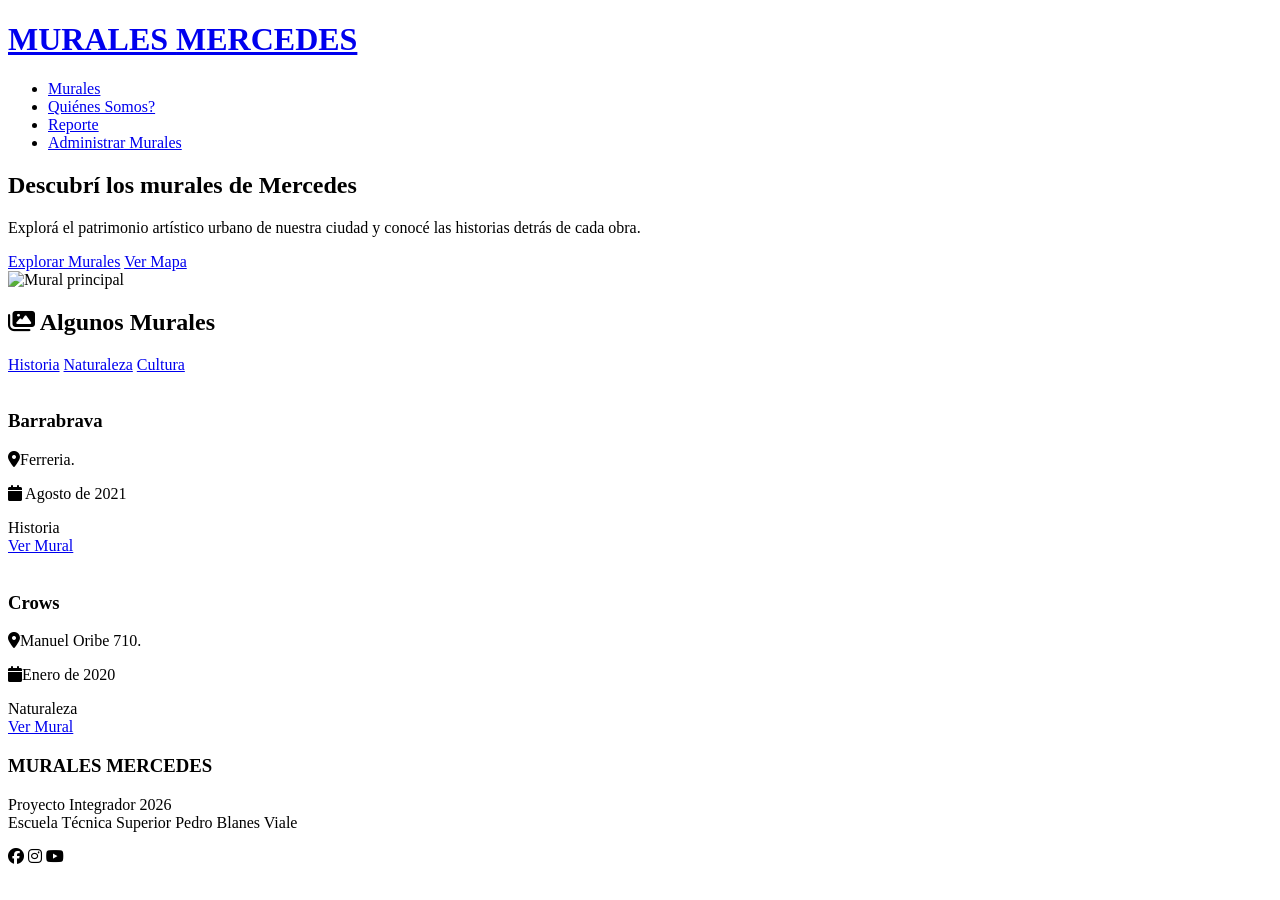
==== index.html @ 9892dfef "Add files via upload" ====
<!DOCTYPE html>
<html lang="es">
<head>
    <meta charset="UTF-8">
    <meta name="viewport" content="width=device-width, initial-scale=1.0">
    <title>Murales Mercedes</title>
    <link rel="stylesheet" href="css/style.css">
    <link rel="stylesheet" href="https://cdnjs.cloudflare.com/ajax/libs/font-awesome/6.5.1/css/all.min.css">
    <link rel="stylesheet" href="css/accesibilidad.css">
    <link rel="stylesheet" href="css/auth.css">
</head>
<body>

<header>
  <div class="logo">
        <h1><a href="index (1).html">MURALES <span>MERCEDES</span></a></h1>
    </div>
    <nav>
        <ul>
            <li><a href="muraleshistoria.html">Murales</a></li>
            <li><a href="quienesomos.html">Quiénes Somos?</a></li>
            <li><a href="reporte.html">Reporte</a></li>
            <li><a href="administrarmurales.html">Administrar Murales</a></li>
            
        </ul>
    </nav>
   
</header>

<section class="hero">
    <div class="hero-texto">
        <h2>Descubrí los murales de Mercedes</h2>
        <p>Explorá el patrimonio artístico urbano de nuestra ciudad y conocé las historias detrás de cada obra.</p>
        <div class="botones">
            <a href="muraleshistoria.html" class="btn naranja">Explorar Murales</a>
            <a href="Mapa.html" class="btn transparente">Ver Mapa</a>

        </div>
    </div>
    <div class="hero-imagen">
        <img src="imagenes/imagenprincipal.jpg" alt="Mural principal">
    </div>
</section>

<section class="murales">
    <h2><i class="fas fa-images"></i> Algunos Murales</h2>

    <div class="filtros-categorias">
        <a href="muraleshistoria.html" class="btn-categoria">Historia</a>
        <a href="muralesnaturaleza.html" class="btn-categoria">Naturaleza</a>
    
        <a href="muralescultura.html" class="btn-categoria">Cultura</a>
    </div>

    <div class="grid-murales">
        <article class="card">
            <img src="imagenes/penarol.jpeg" alt="">
            <div class="contenido">
                <h3> Barrabrava</h3>
                 <p><i class="fas fa-location-dot"></i>Ferreria.</p>
                <p><i class="fas fa-calendar"></i> Agosto de 2021</p>
                <span class="etiqueta">Historia</span>
                <div class="card-footer">
                    <a href="muraleshistoria.html">Ver Mural</a>
                    
                </div>
            </div>
        </article>

        <article class="card">
            <img src="imagenes/ave.jpeg" alt="">
            <div class="contenido">
                <h3>Crows</h3>
                <p><i class="fas fa-location-dot"></i>Manuel Oribe 710.</p>
                <p><i class="fas fa-calendar"></i>Enero de 2020</p>
                <span class="etiqueta">Naturaleza</span>
                <div class="card-footer">
                    <a href="muralesnaturaleza.html">Ver Mural</a>
                    
                </div>
            </div>
        </article>

    </div>
</section>

<footer>
    <h3>MURALES MERCEDES</h3>
    <p>Proyecto Integrador 2026<br>Escuela Técnica Superior Pedro Blanes Viale</p>
    <div class="redes">
        <i class="fab fa-facebook"></i>
        <i class="fab fa-instagram"></i>
        <i class="fab fa-youtube"></i>
    </div>
</footer>


    <script src="js/auth.js?v=2"></script>
    <script src="js/accesibilidad.js?v=2"></script>
</body>
</html>
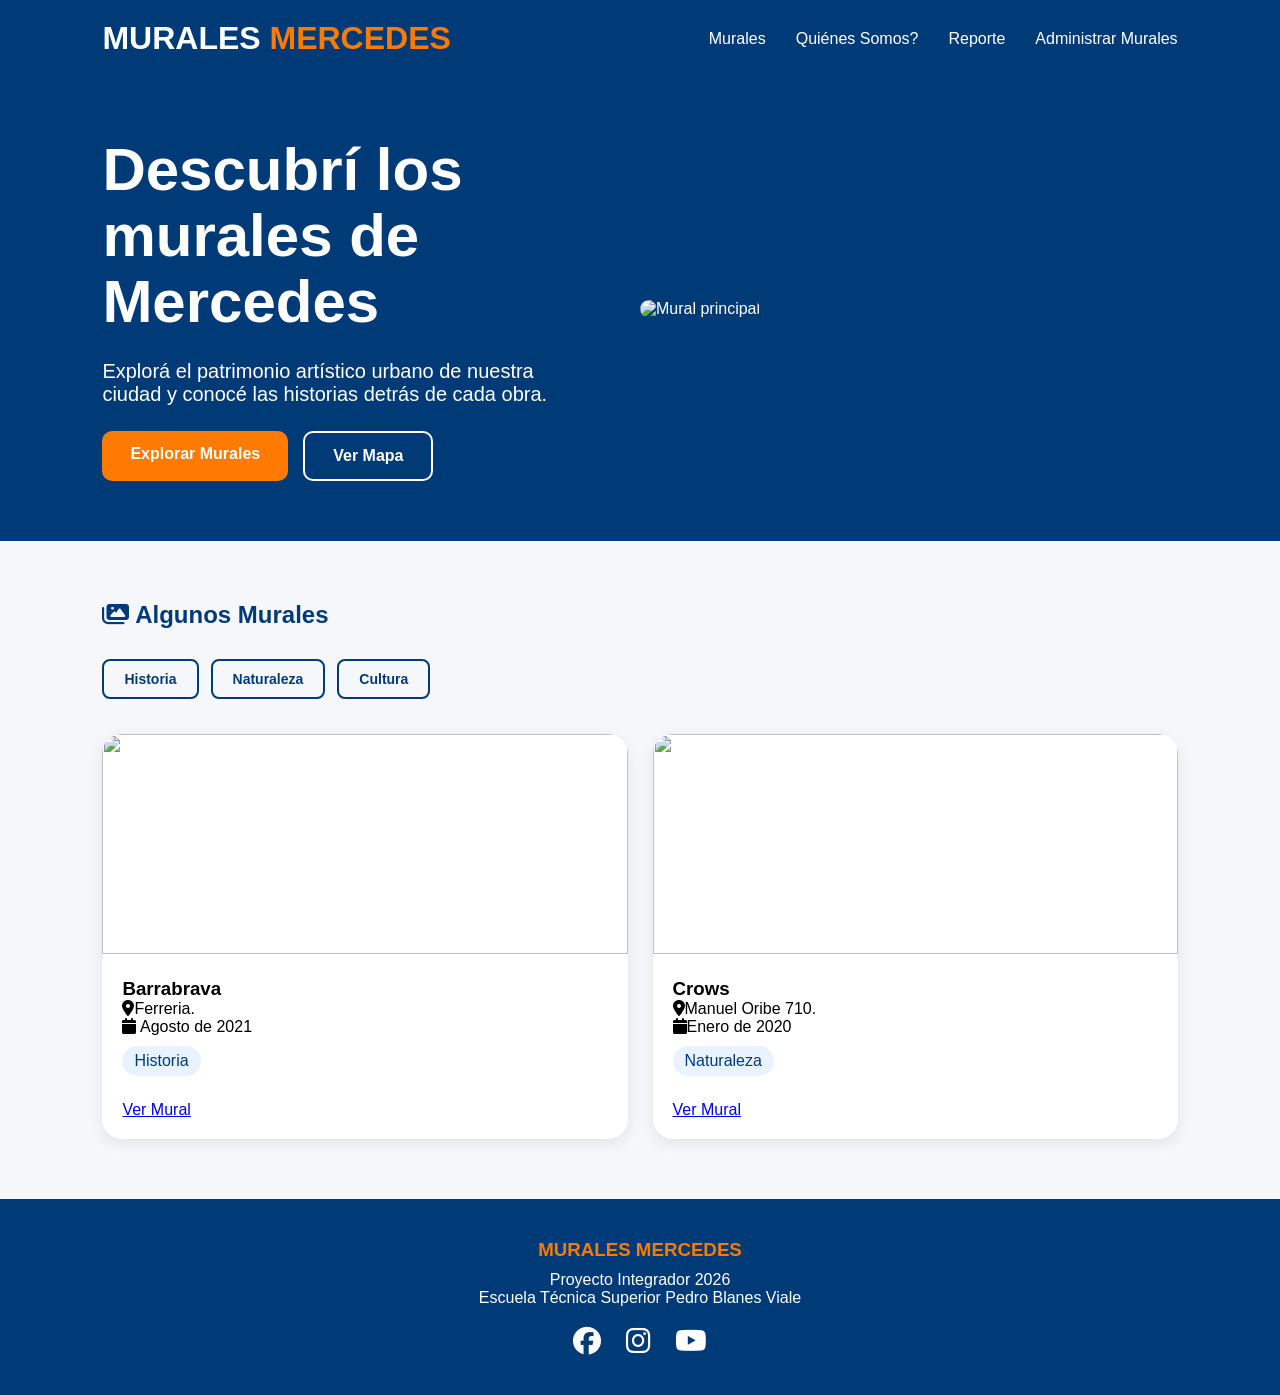
==== commit 38d0fb42: "Update index.html" ====
--- a/index.html
+++ b/index.html
@@ -13,7 +13,7 @@
 
 <header>
   <div class="logo">
-        <h1><a href="index (1).html">MURALES <span>MERCEDES</span></a></h1>
+        <h1><a href="index.html">MURALES <span>MERCEDES</span></a></h1>
     </div>
     <nav>
         <ul>
@@ -98,4 +98,4 @@
     <script src="js/auth.js?v=2"></script>
     <script src="js/accesibilidad.js?v=2"></script>
 </body>
-</html>+</html>
--- a/css/style.css
+++ b/css/style.css
@@ -0,0 +1,101 @@
+
+
+*{ margin:0; padding:0; box-sizing:border-box; font-family:'Poppins',sans-serif; }
+body{ background:#f5f7fa; }
+
+/* HEADER */
+header{ background:#003b78; color:white; padding:20px 8%; display:flex; justify-content:space-between; align-items:center; }
+.logo h1{ font-size:32px; }
+
+.logo span{ color:#ff7a00; }
+
+nav ul{ display:flex; list-style:none; gap:30px; }
+
+nav a{ color:white; text-decoration:none; font-weight:500; }
+
+.buscador{ display:flex; }
+
+.buscador input{ padding:10px; border:none; border-radius:8px 0 0 8px; }
+
+.buscador button{ background:#ff7a00; color:white; border:none; padding:10px 15px; border-radius:0 8px 8px 0; cursor:pointer; }
+
+/* HERO */
+.hero{ display:flex; align-items:center; justify-content:space-between; background:#003b78; color:white; padding:60px 8%; }
+.hero-texto{ width:45%; }
+
+.hero-texto h2{ font-size:60px; line-height:1.1; }
+
+.hero-texto p{ margin:25px 0; font-size:20px; }
+
+.hero-imagen{ width:50%; }
+
+.hero-imagen img{ width:100%; border-radius:25px; }
+
+.botones{ display:flex; gap:15px; }
+
+.btn{ text-decoration:none; padding:14px 28px; border-radius:10px; font-weight:600; }
+
+.naranja{ background:#ff7a00; color:white; }
+
+.transparente{ border:2px solid white; color:white; }
+
+/* MURALES */
+.murales{ padding:60px 8%; }
+
+.murales h2{ color:#003b78; margin-bottom:30px; }
+
+.filtros-categorias { display: flex; gap: 12px; margin-bottom: 35px; flex-wrap: wrap; }
+
+.btn-categoria { text-decoration: none; padding: 10px 20px; border: 2px solid #003b78; color: #003b78; border-radius: 8px; font-weight: 600; font-size: 14px; transition: all 0.3s ease; }
+.btn-categoria:hover { background: #003b78; color: white; }
+
+.grid-murales{ display:grid; grid-template-columns:repeat(auto-fit,minmax(250px,1fr)); gap:25px; }
+
+.card{ background:white; border-radius:20px; overflow:hidden; box-shadow:0 5px 15px rgba(0,0,0,.08); }
+.card img{ width:100%; height:220px; object-fit:cover; }
+.contenido{ padding:20px; }
+.etiqueta{ background:#e8f3ff; color:#003b78; padding:6px 12px; border-radius:20px; display:inline-block; margin:10px 0; }
+.card-footer{ display:flex; justify-content:space-between; margin-top:15px; }
+
+
+
+/* FOOTER */
+footer{ background:#003b78; color:white; text-align:center; padding:40px; }
+footer h3{ color:#ff7a00; margin-bottom:10px; }
+.redes{ margin-top:20px; }
+.redes i{ font-size:28px; margin:0 10px; cursor:pointer; }
+
+.btn-posicion{ position: fixed; bottom: 20px; right: 20px; background: #ff7a00; color: white; text-decoration: none; padding: 14px 18px; border-radius: 50px; font-weight: 600; box-shadow: 0 4px 12px rgba(0,0,0,.3); z-index: 999; display: flex; align-items: center; gap: 8px; }
+
+/* MODAL REGISTRO */
+.btn-registro-header { background: #ff6600; color: white; padding: 8px 16px; border-radius: 4px; cursor: pointer; font-weight: bold; display: inline-flex; align-items: center; gap: 6px; margin-left: 10px; }
+.modal-simple { display: none; position: fixed; top: 0; left: 0; width: 100%; height: 100%; background: rgba(0, 0, 0, 0.6); z-index: 2000; justify-content: center; align-items: center; }
+.modal-caja { background: white; padding: 30px; border-radius: 8px; width: 100%; max-width: 320px; position: relative; }
+.cerrar-x { position: absolute; top: 10px; right: 15px; font-size: 26px; cursor: pointer; color: #888; }
+#form-registro-simple { display: flex; flex-direction: column; gap: 8px; margin-top: 15px; }
+#form-registro-simple input { padding: 10px; border: 1px solid #ccc; border-radius: 4px; }
+.btn-registrar { background: #2d3748; color: white; border: none; padding: 12px; border-radius: 4px; cursor: pointer; font-weight: bold; margin-top: 10px; }
+#cambiar-registro:checked ~ .modal-simple { display: flex; }
+
+.btn-admin-header { background: #003b78; color: white; padding: 8px 16px; border: 2px solid #ff7a00; border-radius: 4px; cursor: pointer; font-weight: bold; display: inline-flex; align-items: center; gap: 6px; margin-left: 10px; }
+.btn-admin-header:hover { background: #ff7a00; }
+.modal-admin { display: none; position: fixed; top: 0; left: 0; width: 100%; height: 100%; background: rgba(0, 0, 0, 0.6); z-index: 2001; justify-content: center; align-items: center; }
+#cambiar-registro-admin:checked ~ .modal-admin { display: flex; }
+.modal-caja-admin { background: white; padding: 30px; border-radius: 8px; width: 100%; max-width: 360px; position: relative; }
+.cerrar-x-admin { position: absolute; top: 10px; right: 15px; font-size: 26px; cursor: pointer; color: #888; }
+.cerrar-x-admin:hover { color: #003b78; }
+#form-registro-admin { display: flex; flex-direction: column; gap: 8px; margin-top: 15px; }
+#form-registro-admin input { padding: 10px; border: 1px solid #ccc; border-radius: 4px; }
+#form-registro-admin input:focus { border-color: #003b78; outline: none; }
+.btn-registrar-admin { background: #003b78; color: white; border: none; padding: 12px; border-radius: 4px; cursor: pointer; font-weight: bold; margin-top: 10px; }
+.btn-registrar-admin:hover { background: #ff7a00; }
+
+/* RESPONSIVE */
+@media (max-width: 992px){ header{ flex-direction: column; gap: 20px; } .hero{ flex-direction: column; text-align: center; } .hero-texto, .hero-imagen{ width: 100%; } .hero-texto h2{ font-size: 42px; } }
+@media (max-width: 768px){ header{ padding:20px 5%; } nav ul{ flex-direction:column; align-items:center; gap:12px; } .buscador{ width:100%; } .buscador input{ width:100%; } .hero{ flex-direction:column; padding:40px 5%; text-align:center; } .hero-imagen{ margin-top:25px; } .hero-texto h2{ font-size:32px; } .hero-texto p{ font-size:16px; } .botones{ flex-direction:column; align-items:center; } .btn{ width:100%; text-align:center; } .filtros-categorias { justify-content: center; } .btn-categoria { width: calc(50% - 6px); text-align: center; } .grid-murales{ grid-template-columns:1fr; }.card img{ height:250px; } }
+@media (max-width:480px){ .logo h1{ font-size:24px; text-align:center; } .hero-texto h2{ font-size:28px; } .hero-texto p{ font-size:15px; } .btn-admin-header, .btn-registro-header{ margin-left:0; } }
+
+.logo h1 a {
+    color: inherit;
+    text-decoration: none;
+} 
--- a/css/accesibilidad.css
+++ b/css/accesibilidad.css
@@ -0,0 +1,457 @@
+
+.accesibilidad {
+    position: fixed;
+    bottom: 20px;
+    left: 20px;
+    z-index: 3000;
+}
+
+#boton-accesibilidad {
+    border: 0;
+    background: #ff7a00;
+    color: #ffffff;
+    padding: 13px 18px;
+    border-radius: 50px;
+    font-family: inherit;
+    font-size: 15px;
+    font-weight: 600;
+    cursor: pointer;
+    box-shadow: 0 4px 12px rgba(0,0,0,.30);
+}
+
+#boton-accesibilidad:hover,
+#boton-accesibilidad:focus-visible {
+    outline: 3px solid #ffffff;
+    outline-offset: 2px;
+}
+
+#menu-accesibilidad {
+    display: none;
+    position: absolute;
+    left: 0;
+    bottom: 58px;
+    width: 245px;
+    padding: 10px;
+    background: #ffffff;
+    border: 2px solid #003b78;
+    border-radius: 12px;
+    box-shadow: 0 6px 20px rgba(0,0,0,.28);
+}
+
+#menu-accesibilidad.mostrar {
+    display: block;
+}
+
+.opcion-daltonismo {
+    display: block;
+    width: 100%;
+    padding: 11px 12px;
+    margin: 4px 0;
+    border: 0;
+    border-radius: 8px;
+    background: #f1f3f5;
+    color: #111111;
+    font-family: inherit;
+    font-size: 14px;
+    font-weight: 600;
+    text-align: left;
+    cursor: pointer;
+}
+
+.opcion-daltonismo:hover,
+.opcion-daltonismo:focus-visible {
+    background: #dfe5ea;
+    outline: 2px solid #003b78;
+    outline-offset: 1px;
+}
+
+
+.opcion-daltonismo[aria-pressed="true"] {
+    background: #003b78;
+    color: #ffffff;
+}
+
+body.modo-protanopia {
+    --ac-fondo: #f4f7f8;
+    --ac-principal: #005f73;
+    --ac-secundario: #0a9396;
+    --ac-acento: #e9c46a;
+    --ac-acento-texto: #1d1d1d;
+    --ac-oscuro: #17324d;
+    --ac-claro: #e7f1f4;
+}
+
+body.modo-protanopia header,
+body.modo-protanopia footer,
+body.modo-protanopia .hero,
+body.modo-protanopia .hero-murales {
+    background: var(--ac-principal) !important;
+}
+
+body.modo-protanopia {
+    background: var(--ac-fondo) !important;
+}
+
+body.modo-protanopia .naranja,
+body.modo-protanopia .btn-registro-header,
+body.modo-protanopia .btn-posicion,
+body.modo-protanopia .btn-detalle,
+body.modo-protanopia .btn-categoria.activo {
+    background: var(--ac-acento) !important;
+    border-color: var(--ac-acento) !important;
+    color: var(--ac-acento-texto) !important;
+}
+
+body.modo-protanopia .logo span { color: var(--ac-acento) !important; background: transparent !important; }
+
+body.modo-protanopia .murales h2,
+body.modo-protanopia .autores h2,
+body.modo-protanopia .btn-categoria,
+body.modo-protanopia .info-extra h4 {
+    color: var(--ac-principal) !important;
+}
+
+body.modo-protanopia .btn-categoria {
+    border-color: var(--ac-principal) !important;
+}
+
+body.modo-protanopia .etiqueta {
+    background: var(--ac-claro) !important;
+    color: var(--ac-oscuro) !important;
+}
+
+body.modo-protanopia .autores {
+    background: #e8f0f3 !important;
+}
+
+
+body.modo-deuteranopia {
+    --ac-fondo: #f5f7f8;
+    --ac-principal: #264653;
+    --ac-secundario: #287271;
+    --ac-acento: #f4c95d;
+    --ac-acento-texto: #1d1d1d;
+    --ac-oscuro: #18323c;
+    --ac-claro: #e5f0f1;
+}
+
+body.modo-deuteranopia header,
+body.modo-deuteranopia footer,
+body.modo-deuteranopia .hero,
+body.modo-deuteranopia .hero-murales {
+    background: var(--ac-principal) !important;
+}
+
+body.modo-deuteranopia {
+    background: var(--ac-fondo) !important;
+}
+
+body.modo-deuteranopia .naranja,
+body.modo-deuteranopia .btn-registro-header,
+body.modo-deuteranopia .btn-posicion,
+body.modo-deuteranopia .btn-detalle,
+body.modo-deuteranopia .btn-categoria.activo {
+    background: var(--ac-acento) !important;
+    border-color: var(--ac-acento) !important;
+    color: var(--ac-acento-texto) !important;
+}
+
+body.modo-deuteranopia .logo span { color: var(--ac-acento) !important; background: transparent !important; }
+
+body.modo-deuteranopia .murales h2,
+body.modo-deuteranopia .autores h2,
+body.modo-deuteranopia .btn-categoria,
+body.modo-deuteranopia .info-extra h4 {
+    color: var(--ac-principal) !important;
+}
+
+body.modo-deuteranopia .btn-categoria {
+    border-color: var(--ac-principal) !important;
+}
+
+body.modo-deuteranopia .etiqueta {
+    background: var(--ac-claro) !important;
+    color: var(--ac-oscuro) !important;
+}
+
+body.modo-deuteranopia .autores {
+    background: #e7eff0 !important;
+}
+
+
+body.modo-tritanopia {
+    --ac-fondo: #f8f5f1;
+    --ac-principal: #5b2c83;
+    --ac-secundario: #7a3e9d;
+    --ac-acento: #e76f51;
+    --ac-acento-texto: #ffffff;
+    --ac-oscuro: #321c47;
+    --ac-claro: #f0e5f6;
+}
+
+body.modo-tritanopia header,
+body.modo-tritanopia footer,
+body.modo-tritanopia .hero,
+body.modo-tritanopia .hero-murales {
+    background: var(--ac-principal) !important;
+}
+
+body.modo-tritanopia {
+    background: var(--ac-fondo) !important;
+}
+
+body.modo-tritanopia .naranja,
+body.modo-tritanopia .btn-registro-header,
+body.modo-tritanopia .btn-posicion,
+body.modo-tritanopia .btn-detalle,
+body.modo-tritanopia .btn-categoria.activo {
+    background: var(--ac-acento) !important;
+    border-color: var(--ac-acento) !important;
+    color: var(--ac-acento-texto) !important;
+}
+
+body.modo-tritanopia .logo span { color: var(--ac-acento) !important; background: transparent !important; }
+
+body.modo-tritanopia .murales h2,
+body.modo-tritanopia .autores h2,
+body.modo-tritanopia .btn-categoria,
+body.modo-tritanopia .info-extra h4 {
+    color: var(--ac-principal) !important;
+}
+
+body.modo-tritanopia .btn-categoria {
+    border-color: var(--ac-principal) !important;
+}
+
+body.modo-tritanopia .etiqueta {
+    background: var(--ac-claro) !important;
+    color: var(--ac-oscuro) !important;
+}
+
+body.modo-tritanopia .autores {
+    background: #eee6f2 !important;
+}
+
+
+body.modo-acromatopsia {
+    background: #eeeeee !important;
+    color: #111111 !important;
+}
+
+body.modo-acromatopsia header,
+body.modo-acromatopsia footer,
+body.modo-acromatopsia .hero,
+body.modo-acromatopsia .hero-murales {
+    background: #111111 !important;
+    color: #ffffff !important;
+}
+
+body.modo-acromatopsia .naranja,
+body.modo-acromatopsia .btn-registro-header,
+body.modo-acromatopsia .btn-posicion,
+body.modo-acromatopsia .btn-detalle,
+body.modo-acromatopsia .btn-categoria.activo {
+    background: #000000 !important;
+    border-color: #000000 !important;
+    color: #ffffff !important;
+}
+
+body.modo-acromatopsia .logo span { color: #ffffff !important; background: transparent !important; }
+
+body.modo-acromatopsia .murales h2,
+body.modo-acromatopsia .autores h2,
+body.modo-acromatopsia .btn-categoria,
+body.modo-acromatopsia .info-extra h4 {
+    color: #111111 !important;
+}
+
+body.modo-acromatopsia .btn-categoria {
+    border-color: #111111 !important;
+}
+
+body.modo-acromatopsia .etiqueta {
+    background: #dddddd !important;
+    color: #111111 !important;
+}
+
+body.modo-acromatopsia .autores {
+    background: #dddddd !important;
+}
+
+body.modo-acromatopsia .card,
+body.modo-acromatopsia .autor {
+    background: #ffffff !important;
+    color: #111111 !important;
+}
+
+
+
+body.modo-protanopia .hero-quienesomos,
+body.modo-protanopia .btn-admin-header,
+body.modo-protanopia .btn-principal,
+body.modo-protanopia .opcion-acceso.activa,
+body.modo-protanopia .menu-usuario button {
+    background: var(--ac-principal) !important;
+    color: #ffffff !important;
+}
+body.modo-protanopia .btn-acceso-header,
+body.modo-protanopia .btn-secundario,
+body.modo-protanopia .usuario-flotante > button,
+body.modo-protanopia .buscador button {
+    background: var(--ac-acento) !important;
+    color: var(--ac-acento-texto) !important;
+}
+body.modo-protanopia .bloque i,
+body.modo-protanopia .pm-card-dato i,
+body.modo-protanopia .pm-comentarios summary i,
+body.modo-protanopia .pm-com-datos i {
+    color: var(--ac-acento) !important;
+}
+body.modo-protanopia .bloque h2,
+body.modo-protanopia .equipo h2,
+body.modo-protanopia .proyecto h2,
+body.modo-protanopia .pm-encabezado h2,
+body.modo-protanopia .pm-formulario h3,
+body.modo-protanopia .pm-consultas h3,
+body.modo-protanopia .pm-comentarios h3,
+body.modo-protanopia .pm-card-header h4,
+body.modo-protanopia .modal-acceso-caja h2 {
+    color: var(--ac-oscuro) !important;
+}
+body.modo-protanopia .equipo {
+    background: var(--ac-claro) !important;
+}
+
+
+body.modo-deuteranopia .hero-quienesomos,
+body.modo-deuteranopia .btn-admin-header,
+body.modo-deuteranopia .btn-principal,
+body.modo-deuteranopia .opcion-acceso.activa,
+body.modo-deuteranopia .menu-usuario button {
+    background: var(--ac-principal) !important;
+    color: #ffffff !important;
+}
+body.modo-deuteranopia .btn-acceso-header,
+body.modo-deuteranopia .btn-secundario,
+body.modo-deuteranopia .usuario-flotante > button,
+body.modo-deuteranopia .buscador button {
+    background: var(--ac-acento) !important;
+    color: var(--ac-acento-texto) !important;
+}
+body.modo-deuteranopia .bloque i,
+body.modo-deuteranopia .pm-card-dato i,
+body.modo-deuteranopia .pm-comentarios summary i,
+body.modo-deuteranopia .pm-com-datos i {
+    color: var(--ac-acento) !important;
+}
+body.modo-deuteranopia .bloque h2,
+body.modo-deuteranopia .equipo h2,
+body.modo-deuteranopia .proyecto h2,
+body.modo-deuteranopia .pm-encabezado h2,
+body.modo-deuteranopia .pm-formulario h3,
+body.modo-deuteranopia .pm-consultas h3,
+body.modo-deuteranopia .pm-comentarios h3,
+body.modo-deuteranopia .pm-card-header h4,
+body.modo-deuteranopia .modal-acceso-caja h2 {
+    color: var(--ac-oscuro) !important;
+}
+body.modo-deuteranopia .equipo {
+    background: var(--ac-claro) !important;
+}
+
+
+body.modo-tritanopia .hero-quienesomos,
+body.modo-tritanopia .btn-admin-header,
+body.modo-tritanopia .btn-principal,
+body.modo-tritanopia .opcion-acceso.activa,
+body.modo-tritanopia .menu-usuario button {
+    background: var(--ac-principal) !important;
+    color: #ffffff !important;
+}
+body.modo-tritanopia .btn-acceso-header,
+body.modo-tritanopia .btn-secundario,
+body.modo-tritanopia .usuario-flotante > button,
+body.modo-tritanopia .buscador button {
+    background: var(--ac-acento) !important;
+    color: var(--ac-acento-texto) !important;
+}
+body.modo-tritanopia .bloque i,
+body.modo-tritanopia .pm-card-dato i,
+body.modo-tritanopia .pm-comentarios summary i,
+body.modo-tritanopia .pm-com-datos i {
+    color: var(--ac-acento) !important;
+}
+body.modo-tritanopia .bloque h2,
+body.modo-tritanopia .equipo h2,
+body.modo-tritanopia .proyecto h2,
+body.modo-tritanopia .pm-encabezado h2,
+body.modo-tritanopia .pm-formulario h3,
+body.modo-tritanopia .pm-consultas h3,
+body.modo-tritanopia .pm-comentarios h3,
+body.modo-tritanopia .pm-card-header h4,
+body.modo-tritanopia .modal-acceso-caja h2 {
+    color: var(--ac-oscuro) !important;
+}
+body.modo-tritanopia .equipo {
+    background: var(--ac-claro) !important;
+}
+
+
+body.modo-acromatopsia .hero-quienesomos,
+body.modo-acromatopsia .btn-admin-header,
+body.modo-acromatopsia .btn-principal,
+body.modo-acromatopsia .opcion-acceso.activa,
+body.modo-acromatopsia .menu-usuario button {
+    background: #111111 !important;
+    color: #ffffff !important;
+}
+body.modo-acromatopsia .btn-acceso-header,
+body.modo-acromatopsia .btn-secundario,
+body.modo-acromatopsia .usuario-flotante > button,
+body.modo-acromatopsia .buscador button {
+    background: #000000 !important;
+    color: #ffffff !important;
+}
+body.modo-acromatopsia .bloque i,
+body.modo-acromatopsia .pm-card-dato i,
+body.modo-acromatopsia .pm-comentarios summary i,
+body.modo-acromatopsia .pm-com-datos i {
+    color: #111111 !important;
+}
+body.modo-acromatopsia .bloque h2,
+body.modo-acromatopsia .equipo h2,
+body.modo-acromatopsia .proyecto h2,
+body.modo-acromatopsia .pm-encabezado h2,
+body.modo-acromatopsia .pm-formulario h3,
+body.modo-acromatopsia .pm-consultas h3,
+body.modo-acromatopsia .pm-comentarios h3,
+body.modo-acromatopsia .pm-card-header h4,
+body.modo-acromatopsia .modal-acceso-caja h2 {
+    color: #111111 !important;
+}
+body.modo-acromatopsia .equipo {
+    background: #dddddd !important;
+}
+
+
+@media (max-width: 600px) {
+    .accesibilidad {
+        left: 12px;
+        bottom: 15px;
+    }
+
+    #boton-accesibilidad {
+        padding: 11px 14px;
+        font-size: 14px;
+    }
+
+    #menu-accesibilidad {
+        width: 220px;
+    }
+}
+
+.logo h1 a,
+.logo h1 a:visited {
+    color: inherit;
+    text-decoration: none;
+}
--- a/css/auth.css
+++ b/css/auth.css
@@ -0,0 +1,3 @@
+.btn-acceso-header{background:#ff7a00;color:#fff;border:0;padding:10px 16px;border-radius:6px;cursor:pointer;font-weight:bold;display:inline-flex;align-items:center;gap:7px;margin-left:10px;font-size:15px}.btn-acceso-header:hover{background:#ff8c24}.usuario-flotante{position:fixed;right:22px;top:50%;transform:translateY(-50%);z-index:2100}.usuario-flotante.oculto{display:none}.usuario-flotante>button{width:52px;height:52px;border:0;border-radius:50%;background:#ff7a00;color:#fff;font-size:21px;cursor:pointer;box-shadow:0 4px 12px rgba(0,0,0,.3)}.menu-usuario{display:none;position:absolute;right:62px;top:0;width:220px;background:#fff;border-radius:10px;padding:16px;box-shadow:0 5px 20px rgba(0,0,0,.25);color:#222}.menu-usuario.abierto{display:flex;flex-direction:column;gap:12px}.menu-usuario a{color:#003b78;font-weight:bold;text-decoration:none}.menu-usuario button{background:#003b78;color:#fff;border:0;border-radius:6px;padding:9px;cursor:pointer}.modal-acceso{position:fixed;inset:0;background:rgba(0,0,0,.68);z-index:3000;display:flex;align-items:center;justify-content:center;padding:20px}.modal-acceso.oculto{display:none}.sin-scroll{overflow:hidden}.modal-acceso-caja{width:100%;max-width:430px;background:#fff;border-radius:12px;padding:28px;position:relative;box-shadow:0 8px 30px rgba(0,0,0,.3);max-height:90vh;overflow-y:auto}.cerrar-modal{position:absolute;right:14px;top:8px;border:0;background:none;color:#777;font-size:30px;cursor:pointer}.modal-acceso-caja h2{text-align:center;color:#003b78;margin-bottom:5px}.subtitulo-modal{text-align:center;color:#666;margin-bottom:20px}.opciones-acceso{display:flex;gap:8px;margin-bottom:20px}.opcion-acceso{flex:1;border:2px solid #003b78;background:#fff;color:#003b78;padding:10px;border-radius:7px;cursor:pointer;font-weight:bold}.opcion-acceso.activa{background:#003b78;color:#fff}.panel-acceso{display:none}.panel-acceso.activa{display:block}.panel-acceso h3{margin:5px 0 15px;color:#003b78}.panel-acceso form{display:flex;flex-direction:column;gap:7px}.panel-acceso label{font-weight:bold;color:#333;margin-top:5px}.panel-acceso input{padding:11px;border:1px solid #ccc;border-radius:6px}.btn-principal,.btn-secundario{margin-top:10px;padding:11px;border:0;border-radius:6px;color:#fff;font-weight:bold;cursor:pointer}.btn-principal{background:#003b78}.btn-secundario{background:#ff7a00}.enlace-admin-form{border:0;background:none;color:#003b78;text-decoration:underline;cursor:pointer;margin-top:15px}.registro-admin-oculto{display:none!important}.mensaje-acceso{min-height:20px;margin:15px 0 0;text-align:center;font-weight:bold}.mensaje-acceso.exito{color:#1b6e35}.mensaje-acceso.error{color:#b00020}@media(max-width:768px){.btn-acceso-header{margin-left:0}.usuario-flotante{right:12px}.menu-usuario{right:60px}.opciones-acceso{flex-direction:column}}
+
+.boton-iniciar-resaltado{width:100%;margin-top:12px;padding:11px 14px;border:2px solid #ff7a00;border-radius:7px;background:#fff;color:#003b78;cursor:pointer;font-weight:bold}.boton-iniciar-resaltado:hover{background:#fff3e8}.login-usuario-extra{display:none;margin-top:15px;padding:15px;border-radius:8px;background:#f5f7fa;border:1px solid #ddd}.login-usuario-extra.abierto{display:block}.login-usuario-extra h4{margin:0 0 12px;color:#003b78}.login-usuario-extra form{display:flex;flex-direction:column;gap:7px}.login-usuario-extra label{font-weight:bold;color:#333;margin-top:5px}.login-usuario-extra input{padding:11px;border:1px solid #ccc;border-radius:6px}
